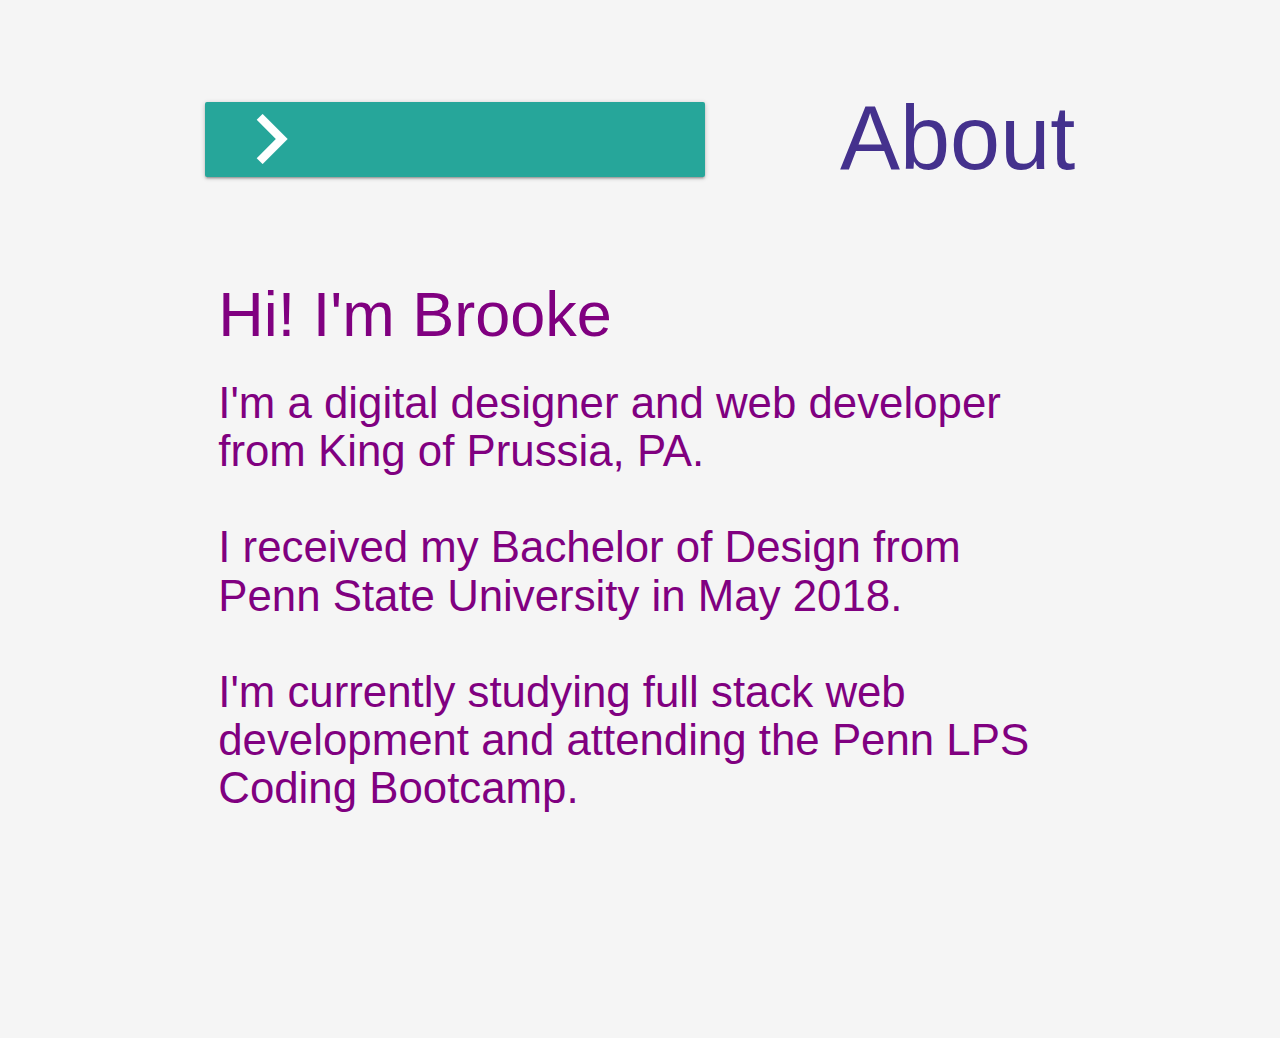
==== about.html @ 675bb41b "facelift" ====
<!DOCTYPE html>
<html lang="en-us">

<head>

    <meta charset="UTF-8">
    <title>Brooke Emily Mitchell</title>

    <!-- Bootstrap CSS -->
    <link rel="stylesheet" href="https://maxcdn.bootstrapcdn.com/bootstrap/4.0.0/css/bootstrap.min.css">
    <!-- Link style sheet -->
    <link rel="stylesheet" type="text/css" href="assets/css/style-about.css">

    <style>
        @import url('https://fonts.googleapis.com/css?family=Shrikhand|Quattrocento+Sans');
    </style>

    <!--Import Google Icon Font-->
    <link href="https://fonts.googleapis.com/icon?family=Material+Icons" rel="stylesheet">
    <!--Import materialize.css-->
    <link type="text/css" rel="stylesheet" href="assets/css/materialize/css/materialize.min.css" media="screen,projection" />

    <!--Let browser know website is optimized for mobile-->
    <meta name="viewport" content="width=device-width, initial-scale=1.0" />
</head>

<body>

    <div class="pageHeader">
        <a class="btn waves-effect waves-purple iconBtn" id="menuIcon">
            <i class="material-icons" id="sidebarBtn">chevron_right</i>
        </a>
        <a class="btn waves-effect waves-purple iconBtnClose" id="menuIcon">
            <i class="material-icons" id="sidebarBtnClose">chevron_left</i>
        </a>
        <h1 class="display-1" id="pageTitle">About</h1>
    </div>
    <!-- SIDEBAR -->

    <div class="container" id="content">

        <div class="row">
            <div class="col s10 offset-s2 bio" id="bio">
                <h1>Hi! I'm Brooke</h1>
                <h3>
                    I'm a digital designer and web developer from King of Prussia, PA. 
                    <br><br> I received my Bachelor of Design from Penn State University in May 2018.
                   <br> <br> I'm currently studying full stack web development and attending the Penn LPS Coding Bootcamp.
                </h3>

              
            </div>
        </div>
    </div>
    </div>


    <div id="mainMenu">
        <ul>
            <li>
                <a class="link" href="index.html">HOME</a>
                <div class="line"></div>
            </li>
            <li>
                <a class="link" href="portfolio.html">PORTFOLIO</a>
                <div class="line"></div>
            </li>
            <li>
                <a class="link" href="about.html">ABOUT</a>
                <div class="line"></div>
            </li>
        </ul>
    </div>

  

    <script src="https://code.jquery.com/jquery-3.3.1.slim.min.js" integrity="sha384-q8i/X+965DzO0rT7abK41JStQIAqVgRVzpbzo5smXKp4YfRvH+8abtTE1Pi6jizo"
        crossorigin="anonymous"></script>
    <script src="https://cdnjs.cloudflare.com/ajax/libs/popper.js/1.14.3/umd/popper.min.js" integrity="sha384-ZMP7rVo3mIykV+2+9J3UJ46jBk0WLaUAdn689aCwoqbBJiSnjAK/l8WvCWPIPm49"
        crossorigin="anonymous"></script>
    <script src="https://stackpath.bootstrapcdn.com/bootstrap/4.1.3/js/bootstrap.min.js" integrity="sha384-ChfqqxuZUCnJSK3+MXmPNIyE6ZbWh2IMqE241rYiqJxyMiZ6OW/JmZQ5stwEULTy"
        crossorigin="anonymous"></script>

    <script src="https://cdnjs.cloudflare.com/ajax/libs/jquery/3.2.1/jquery.min.js"></script>
    <script type="text/javascript" src="assets/css/materialize/js/materialize.min.js"></script>
    <script type="text/javascript" src="assets/javascript/app.js"> </script>


</body>

</html>
---- assets/css/style-about.css ----
body {
  background-color: #0b0c10;
  background-color: #181818;
  background-color: whitesmoke;


}

#content {
  /* background-image: url("../../images/brvvke-5.png"); */
  height: 800px;
  background-repeat: no-repeat;
  background-position-x: 50%;
  margin-top: 5%;
}


#pageTitle {
  text-align: right;
  margin-top: 0px;
  color: #44318d;
  font-family: "Quattrocento+Sans", sans-serif;
  line-height: 0.8;
}


#menuIcon {
  float: left;
 
}

.btn {  
  height: 75px !important;
  width: 500px !important;
}



#sidebarBtn {
font-size: 100px !important;
  margin-top: 18.75px;
  margin-right: 375px;
  color: white;
}

#sidebarBtnClose {
  font-size: 100px !important;
  margin-top: 18.75px;
  margin-right: 375px;
  color: white;
}

#menuIcon:hover{
  cursor: pointer;
}


#mainMenu{
  background-color: #3e2d80;
  height: 100vh;
  width: 300px;
  /* -webkit-clip-path: polygon(0 0,100% 0,0% 100%,0% 100%); */
  position: fixed;
  top:0;
  left: -300px;
  transition: all .5s ease-in-out;
  text-decoration: none;

}
ul{

  list-style: none;
  padding: 0px;
  margin: 0px;
  font-family: arial;
  color:white;
  text-align: center;
  position: absolute;
  top:50%;
  left: 50%;
  transform: translate(-50%,-50%);
}
ul li{
  margin: 20px;
  text-decoration: none !important;

}
ul li:hover{
  cursor: pointer;
  text-decoration: none !important;

}
.line{
  height: 2px;
  width: 150px;
  background-color: white;
  margin-top: 10px;
  position: absolute;
  left: 50%;
  transform: translate(-50%);
  transition: all .3s;
}
ul li:hover .line{

  width: 180px;
}


.link:any-link {
  text-decoration: none !important;
  color: white;
}

.pageHeader {
  margin-left:16%;
  margin-top: 8%;
margin-right: 16%;}

.bio {
color: purple;
}

.timeline {
  background-color: lightblue;
}


#links {
  color: purple;
}

/* .card-columns {
  @include media-breakpoint-only(lg) {
    column-count: 4;
  }
  @include media-breakpoint-only(xl) {
    column-count: 5;
  }
} */
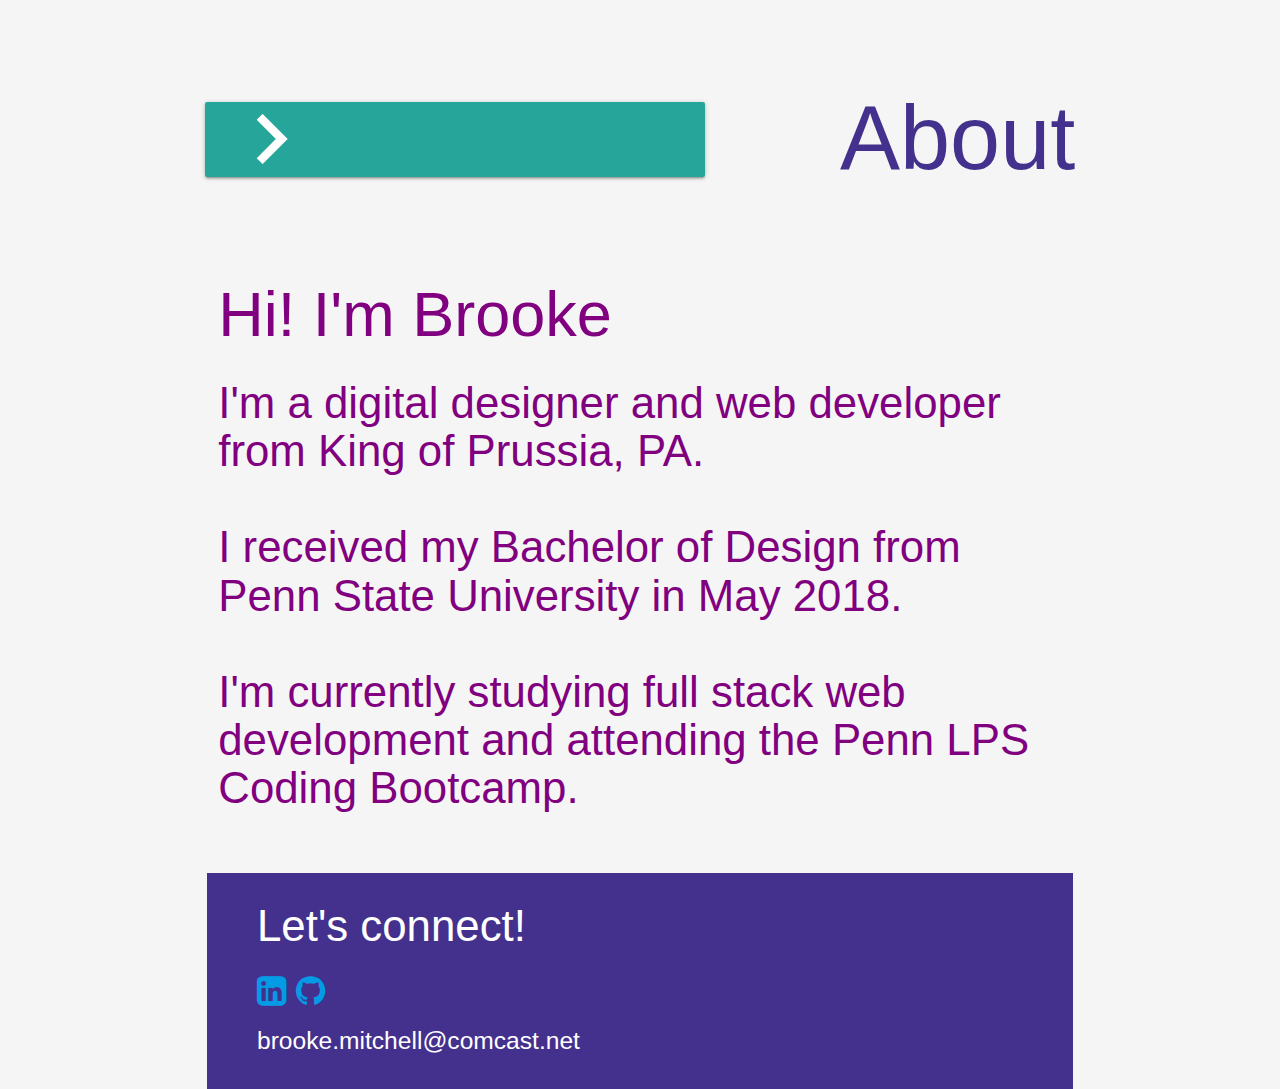
==== commit 132f0fb4: "some content updates" ====
--- a/about.html
+++ b/about.html
@@ -22,6 +22,9 @@
 
     <!--Let browser know website is optimized for mobile-->
     <meta name="viewport" content="width=device-width, initial-scale=1.0" />
+
+    <!-- Important Font Awesome -->
+    <link rel="stylesheet" href="https://cdnjs.cloudflare.com/ajax/libs/font-awesome/4.7.0/css/font-awesome.min.css">
 </head>
 
 <body>
@@ -43,17 +46,34 @@
             <div class="col s10 offset-s2 bio" id="bio">
                 <h1>Hi! I'm Brooke</h1>
                 <h3>
-                    I'm a digital designer and web developer from King of Prussia, PA. 
-                    <br><br> I received my Bachelor of Design from Penn State University in May 2018.
-                   <br> <br> I'm currently studying full stack web development and attending the Penn LPS Coding Bootcamp.
+                    I'm a digital designer and web developer from King of Prussia, PA.
+                    <br>
+                    <br> I received my Bachelor of Design from Penn State University in May 2018.
+                    <br>
+                    <br> I'm currently studying full stack web development and attending the Penn LPS Coding Bootcamp.
                 </h3>
+                <br>
 
-              
             </div>
         </div>
+        <div class="row">
+
+            <div class="col s12" id="connect">
+
+                <h3> Let's connect! </h3>
+                <h4>
+                    <a target="_blank" href="https://www.linkedin.com/in/brooke-mitchell-905236107/">
+                        <i class="fa fa-linkedin-square"></i>
+                    </a>
+
+                    <a target="_blank" href="https://github.com/brookeemily"><i class="fa fa-github"></i></a>
+                <h5> brooke.mitchell@comcast.net </h5>
+            </div>
+
+        </div>
+
     </div>
-    </div>
-
+   
 
     <div id="mainMenu">
         <ul>
@@ -72,7 +92,7 @@
         </ul>
     </div>
 
-  
+
 
     <script src="https://code.jquery.com/jquery-3.3.1.slim.min.js" integrity="sha384-q8i/X+965DzO0rT7abK41JStQIAqVgRVzpbzo5smXKp4YfRvH+8abtTE1Pi6jizo"
         crossorigin="anonymous"></script>
--- a/assets/css/style-about.css
+++ b/assets/css/style-about.css
@@ -129,11 +129,11 @@
   color: purple;
 }
 
-/* .card-columns {
-  @include media-breakpoint-only(lg) {
-    column-count: 4;
-  }
-  @include media-breakpoint-only(xl) {
-    column-count: 5;
-  }
-} */+#connect {
+  margin-top: 0px;
+  background-color: #44318d;
+  width: 100%;
+  padding: 0px 50px;
+  padding-bottom: 25px;
+  color: white;
+}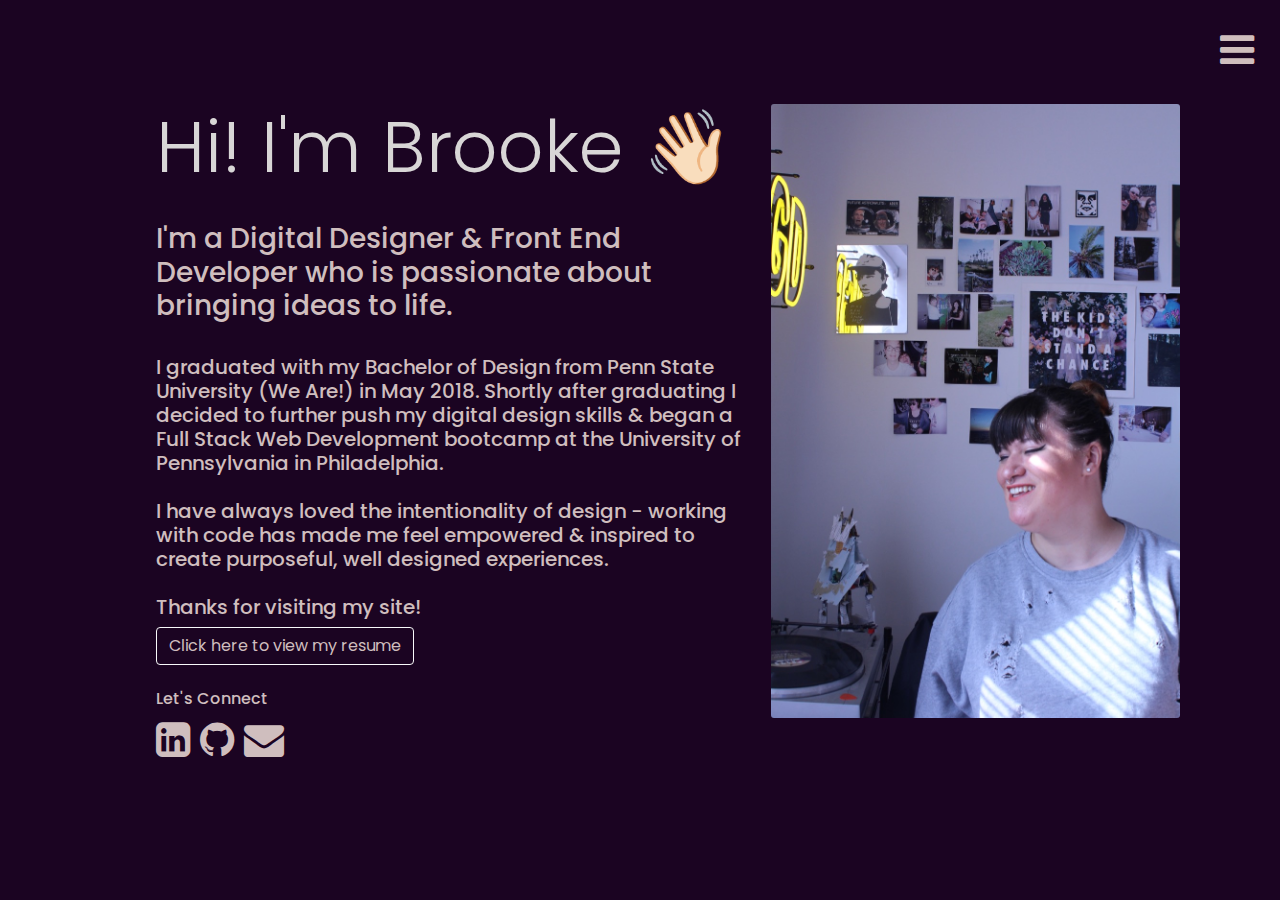
==== commit 398f8be7: "third draft" ====
--- a/about.html
+++ b/about.html
@@ -5,106 +5,77 @@
 
     <meta charset="UTF-8">
     <title>Brooke Emily Mitchell</title>
+   
+      <style>
+            @import url('https://fonts.googleapis.com/css?family=Quattrocento+Sans|Poppins');
+            </style>
 
     <!-- Bootstrap CSS -->
     <link rel="stylesheet" href="https://maxcdn.bootstrapcdn.com/bootstrap/4.0.0/css/bootstrap.min.css">
+    
+    <!--Import Google Icon Font-->
+    <!-- <link href="https://fonts.googleapis.com/icon?family=Material+Icons" rel="stylesheet"> -->
+    <!-- Importa Font Awesome -->
+    <link rel="stylesheet" href="https://cdnjs.cloudflare.com/ajax/libs/font-awesome/4.7.0/css/font-awesome.min.css">
+
     <!-- Link style sheet -->
-    <link rel="stylesheet" type="text/css" href="assets/css/style-about.css">
+    <link rel="stylesheet" type="text/css" href="assets/css/style.css">
 
-    <style>
-        @import url('https://fonts.googleapis.com/css?family=Shrikhand|Quattrocento+Sans');
-    </style>
-
-    <!--Import Google Icon Font-->
-    <link href="https://fonts.googleapis.com/icon?family=Material+Icons" rel="stylesheet">
-    <!--Import materialize.css-->
-    <link type="text/css" rel="stylesheet" href="assets/css/materialize/css/materialize.min.css" media="screen,projection" />
-
-    <!--Let browser know website is optimized for mobile-->
-    <meta name="viewport" content="width=device-width, initial-scale=1.0" />
-
-    <!-- Important Font Awesome -->
-    <link rel="stylesheet" href="https://cdnjs.cloudflare.com/ajax/libs/font-awesome/4.7.0/css/font-awesome.min.css">
 </head>
 
-<body>
 
-    <div class="pageHeader">
-        <a class="btn waves-effect waves-purple iconBtn" id="menuIcon">
-            <i class="material-icons" id="sidebarBtn">chevron_right</i>
-        </a>
-        <a class="btn waves-effect waves-purple iconBtnClose" id="menuIcon">
-            <i class="material-icons" id="sidebarBtnClose">chevron_left</i>
-        </a>
-        <h1 class="display-1" id="pageTitle">About</h1>
+<div class="container-fluid">
+<body id="about">
+            <div class="row">
+        <!-- SIDEBAR -->
+            <h1 class="float-right text-right" id="MenuIcon">
+            <i class="fa fa-bars" id="menuButton"></i>
+            <i class="fa fa-close" id="closeButton"></i>
+        </h1>
+        <div id="MainMenu">
+            <ul>
+                <li><a class="link" href="index.html">HOME</a><div class="line"></div></li>
+                <li><a class="link" href="portfolio.html">PORTFOLIO</a><div class="line"></div></li>
+                <li><a class="link" href="about.html">ABOUT</a><div class="line"></div></li>
+            </ul>
+        </div>
     </div>
-    <!-- SIDEBAR -->
+    
+    <div class="container">
+        <div class="row" id="aboutMeContent">
+            <div class="col" id="textAboutMe">
+                <h1 class="display-3 aboutTitle">  Hi! I'm Brooke 👋🏻 </h1> <br>
+                <h3>  I'm a Digital Designer &amp; Front End Developer who is passionate about bringing ideas to life. 
+                </h3> 
+                <br>
+                <h5>
+                    I graduated with my Bachelor of Design from Penn State University (We Are!) in May 2018. Shortly after graduating I decided to further push my digital design skills &amp; began a Full Stack Web Development bootcamp at the University of Pennsylvania in Philadelphia.
+                 <br><br>
+                    I have always loved the intentionality of design - working with code has made me feel empowered &amp; inspired to create purposeful, well designed experiences. 
 
-    <div class="container" id="content">
-
-        <div class="row">
-            <div class="col s10 offset-s2 bio" id="bio">
-                <h1>Hi! I'm Brooke</h1>
-                <h3>
-                    I'm a digital designer and web developer from King of Prussia, PA.
-                    <br>
-                    <br> I received my Bachelor of Design from Penn State University in May 2018.
-                    <br>
-                    <br> I'm currently studying full stack web development and attending the Penn LPS Coding Bootcamp.
-                </h3>
-                <br>
-
+                <br><br> Thanks for visiting my site!
+                 </h5>
+                
+                 <button class="btn btn-outline-light"><a class="link"  target="_blank" href="https://drive.google.com/file/d/1C0jRCRxOC2uWeoYaviKMCBQSAifCwo8g/view?usp=sharing"> Click here to view my resume </a></button>
+                     <br><br> 
+                     <h6>Let's Connect</h6>
+                     <h1>
+                         <a href="https://linkedin.com/in/brooke-e-mitchell"  target="_blank"  class="link fa fa-linkedin-square"></a>
+                         <a href="https://github.com/brookeemily"  target="_blank"  class="link fa fa-github"></a>
+                         <a href="mailto:brooke.mitchell@comcast.net"  class="link fa fa-envelope"></a>
+                        </h1>
+            </div>
+            <div class="col-5">
+                <img src="images/IMG_0636.jpg" class="card-img" id="bioImg">
+            </div>
             </div>
         </div>
-        <div class="row">
+     </div>
+    
 
-            <div class="col s12" id="connect">
-
-                <h3> Let's connect! </h3>
-                <h4>
-                    <a target="_blank" href="https://www.linkedin.com/in/brooke-mitchell-905236107/">
-                        <i class="fa fa-linkedin-square"></i>
-                    </a>
-
-                    <a target="_blank" href="https://github.com/brookeemily"><i class="fa fa-github"></i></a>
-                <h5> brooke.mitchell@comcast.net </h5>
-            </div>
-
-        </div>
-
-    </div>
-   
-
-    <div id="mainMenu">
-        <ul>
-            <li>
-                <a class="link" href="index.html">HOME</a>
-                <div class="line"></div>
-            </li>
-            <li>
-                <a class="link" href="portfolio.html">PORTFOLIO</a>
-                <div class="line"></div>
-            </li>
-            <li>
-                <a class="link" href="about.html">ABOUT</a>
-                <div class="line"></div>
-            </li>
-        </ul>
-    </div>
-
-
-
-    <script src="https://code.jquery.com/jquery-3.3.1.slim.min.js" integrity="sha384-q8i/X+965DzO0rT7abK41JStQIAqVgRVzpbzo5smXKp4YfRvH+8abtTE1Pi6jizo"
-        crossorigin="anonymous"></script>
-    <script src="https://cdnjs.cloudflare.com/ajax/libs/popper.js/1.14.3/umd/popper.min.js" integrity="sha384-ZMP7rVo3mIykV+2+9J3UJ46jBk0WLaUAdn689aCwoqbBJiSnjAK/l8WvCWPIPm49"
-        crossorigin="anonymous"></script>
-    <script src="https://stackpath.bootstrapcdn.com/bootstrap/4.1.3/js/bootstrap.min.js" integrity="sha384-ChfqqxuZUCnJSK3+MXmPNIyE6ZbWh2IMqE241rYiqJxyMiZ6OW/JmZQ5stwEULTy"
-        crossorigin="anonymous"></script>
-
-    <script src="https://cdnjs.cloudflare.com/ajax/libs/jquery/3.2.1/jquery.min.js"></script>
-    <script type="text/javascript" src="assets/css/materialize/js/materialize.min.js"></script>
-    <script type="text/javascript" src="assets/javascript/app.js"> </script>
-
+    <script src="https://ajax.googleapis.com/ajax/libs/jquery/3.3.1/jquery.min.js"></script>
+    <script src="https://maxcdn.bootstrapcdn.com/bootstrap/3.3.7/js/bootstrap.min.js"></script>
+    <script src="assets/javascript/app.js"></script>
 
 </body>
 
--- a/assets/css/style.css
+++ b/assets/css/style.css
@@ -0,0 +1,207 @@
+body {
+  /* background: white; */
+  font-family: 'Poppins', sans-serif !important;
+  background-color: rgb(27, 4, 34);
+
+}
+
+.border-dark {
+  border-color: rgb(27, 4, 34) !important;
+
+}
+
+#content {
+  background-image: url("../../images/transparent-img-shadow.png");
+  /* background-blend-mode: screen; */
+  background-color: rgb(27, 4, 34);
+  /* height:100vh; */
+  max-height: 1500px;
+  width: 100vw;
+  background-repeat: no-repeat;
+  background-size: 40%;
+  background-position: right;
+  margin: 0px;
+}
+
+/* #content::after {
+  background-color: black;
+
+} */
+
+#title {
+  /* text-align: center; */
+  margin-bottom: 0px;
+  color: rgb(216, 214, 214);
+  font-family: "Quattrocento+Sans", sans-serif;
+  font-family: 'Poppins', sans-serif !important;
+  line-height: 0.8;
+  /* padding-top: 3%; */
+  margin-top: 5%;
+}
+
+.link {
+  text-decoration: none !important;
+  color: rgb(207, 190, 190);
+}
+
+.link:hover {
+  color: white;
+}
+
+
+.textbox {
+  /* margin-left: 10%;
+  margin-top: 10%; */
+  text-align: center;
+  /* max-width: 750px; */
+  background-color: rgba(12, 1, 17, 0.3);
+  height:100vh;
+  width: 100vw;
+}
+.textboxcontent:hover {
+  background-color: rgba(34, 33, 33, 0.4);
+}
+
+.textboxcontent {
+  background-color: rgba(12, 1, 17, 0.3);
+  max-width: 600px;
+/* margin-left: 20%; */
+margin: auto;
+margin-top: 20%;
+margin-left: 20%;
+color: rgb(207, 190, 190);
+
+}
+
+
+.jumbotron {
+  padding: 0px !important;
+
+}
+
+.fa:hover {
+  color: white;
+}
+
+.fa-bars, .fa-close {
+    color: rgb(207, 190, 190);
+  }
+
+
+/* MENU */
+#MenuIcon{
+  float: right;
+  width: 100vw;
+  margin-right: 2%;
+  margin-top: 2%;
+}
+
+#MainMenu{
+  height: 100vh;
+  width: 300px;
+  /* background-color: rgb(27, 4, 34);
+  background-color: rgb(39, 24, 44);
+  background-color: rgb(16, 3, 24); */
+background-color: rgb(11, 3, 21);
+  -webkit-clip-path:polygon(0 0,100% 0,0% 100%,0% 100%);
+  position: fixed;
+  top:0;
+  left: -300px;
+  transition: all .5s ease-in-out;
+}
+
+.MainMenuIndexNeedstoBeDarker {
+  background-color: rgb(7, 3, 21) !important;
+
+}
+ul{
+  list-style: none;
+  padding: 0px;
+  margin: 0px;
+  font-family: arial;
+  color: rgb(207, 190, 190);
+  text-align: center;
+  position: absolute;
+  top:50%;
+  left: 50%;
+  transform: translate(-50%,-50%);
+}
+
+ul li{
+  margin: 20px;
+
+}
+ul li:hover{
+  cursor: pointer;
+}
+.line{
+  height: 2px;
+  width: 150px;
+  background-color: rgb(207, 190, 190);
+  margin-top: 10px;
+  position: absolute;
+  left: 50%;
+  transform: translate(-50%);
+  transition: all .3s;
+}
+ul li:hover .line{
+  width: 180px;
+}
+#logo{
+  position: absolute;
+  top:100;
+  left: 50%;
+  transform: translate(-50%);
+}
+#close{
+  position: absolute;
+  bottom: 150;
+  left: 50%;
+  transform: translate(-50%);
+}
+#close:hover{
+  cursor: pointer;
+}
+
+#aboutMeContent {
+  margin: auto;
+  color: white;
+  margin-top: 2%;
+  margin-left: 5%;
+  margin-bottom: 5%;
+}
+
+#bioImg {
+max-width: 525px;
+max-height: 700px;
+}
+
+#textAboutMe {
+  margin-right: 0px;
+  color: rgb(207, 190, 190);
+}
+
+.aboutTitle {
+  color: rgb(216, 214, 214);
+
+}
+
+.btn-outline-light:hover {
+  background-color: rgba(30, 22, 52, 0.867) !important;
+  cursor: pointer;
+
+}
+
+.btn-outline-light:active {
+  background-color: rgba(34, 33, 33, 0.7) !important;
+  cursor: pointer;
+
+}
+
+
+
+@media (min-width: 576px){
+.card-columns {
+  column-count: 2 !important;
+}
+}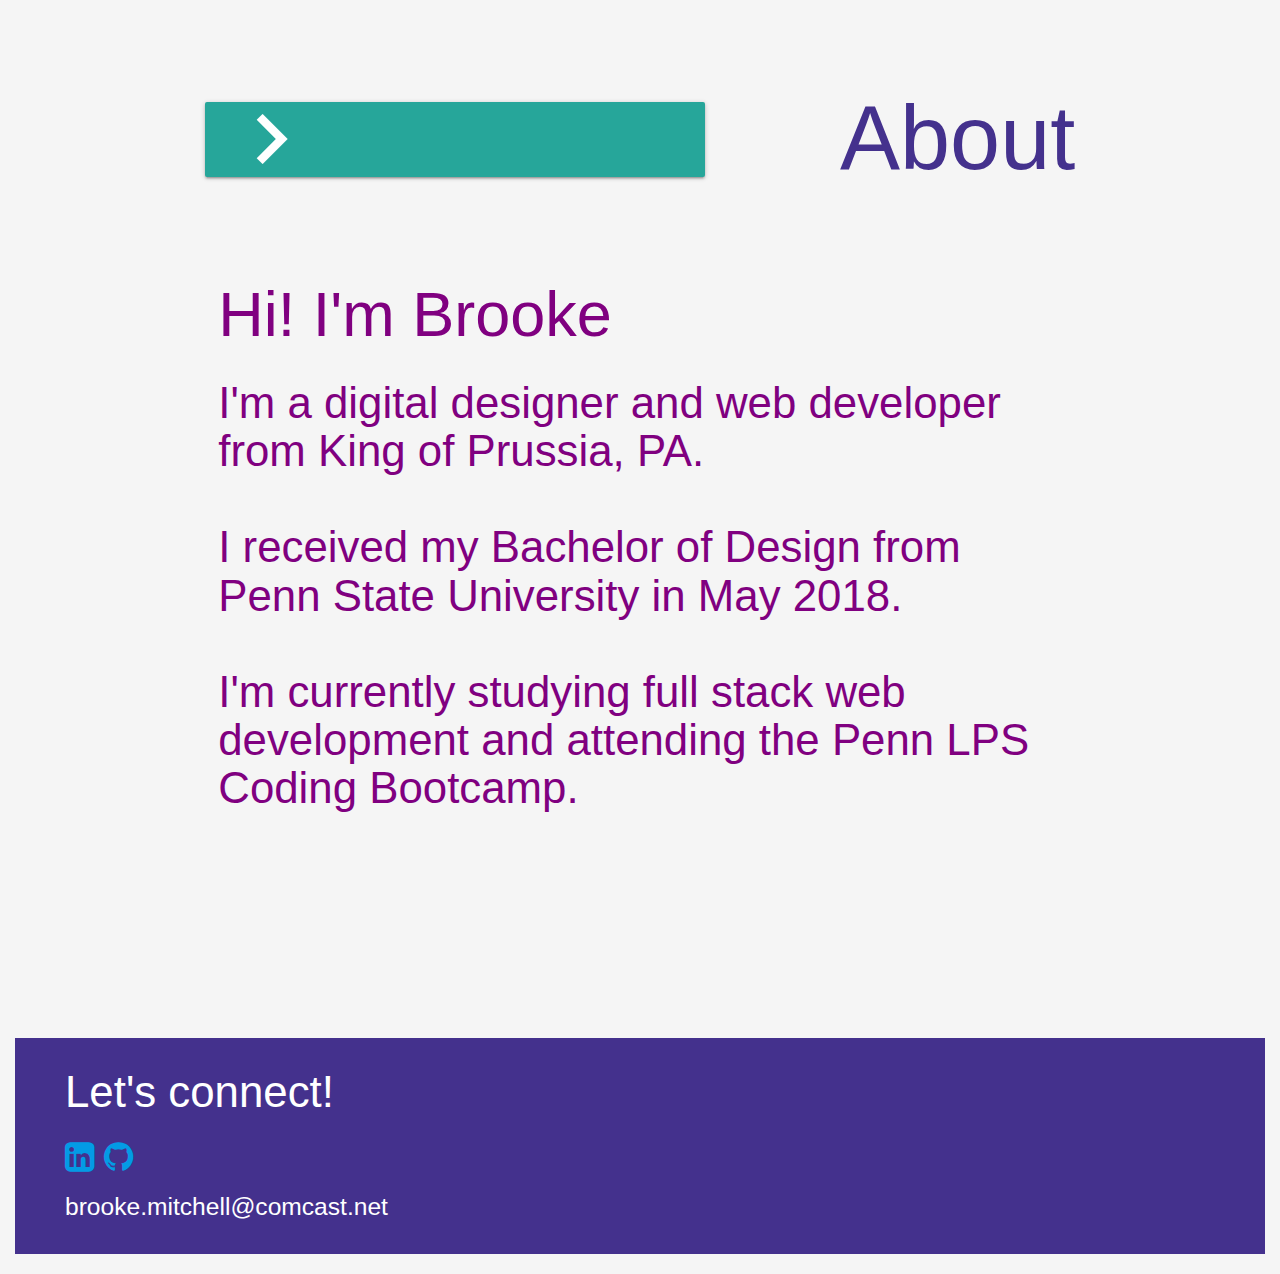
==== commit 63bec4ee: "add photo" ====
--- a/about.html
+++ b/about.html
@@ -5,77 +5,108 @@
 
     <meta charset="UTF-8">
     <title>Brooke Emily Mitchell</title>
-   
-      <style>
-            @import url('https://fonts.googleapis.com/css?family=Quattrocento+Sans|Poppins');
-            </style>
 
     <!-- Bootstrap CSS -->
     <link rel="stylesheet" href="https://maxcdn.bootstrapcdn.com/bootstrap/4.0.0/css/bootstrap.min.css">
-    
+    <!-- Link style sheet -->
+    <link rel="stylesheet" type="text/css" href="assets/css/style-about.css">
+
+    <style>
+        @import url('https://fonts.googleapis.com/css?family=Shrikhand|Quattrocento+Sans');
+    </style>
+
     <!--Import Google Icon Font-->
-    <!-- <link href="https://fonts.googleapis.com/icon?family=Material+Icons" rel="stylesheet"> -->
-    <!-- Importa Font Awesome -->
+    <link href="https://fonts.googleapis.com/icon?family=Material+Icons" rel="stylesheet">
+    <!--Import materialize.css-->
+    <link type="text/css" rel="stylesheet" href="assets/css/materialize/css/materialize.min.css" media="screen,projection" />
+
+    <!--Let browser know website is optimized for mobile-->
+    <meta name="viewport" content="width=device-width, initial-scale=1.0" />
+
+    <!-- Important Font Awesome -->
     <link rel="stylesheet" href="https://cdnjs.cloudflare.com/ajax/libs/font-awesome/4.7.0/css/font-awesome.min.css">
-
-    <!-- Link style sheet -->
-    <link rel="stylesheet" type="text/css" href="assets/css/style.css">
-
 </head>
 
+<body>
 
-<div class="container-fluid">
-<body id="about">
-            <div class="row">
-        <!-- SIDEBAR -->
-            <h1 class="float-right text-right" id="MenuIcon">
-            <i class="fa fa-bars" id="menuButton"></i>
-            <i class="fa fa-close" id="closeButton"></i>
-        </h1>
-        <div id="MainMenu">
-            <ul>
-                <li><a class="link" href="index.html">HOME</a><div class="line"></div></li>
-                <li><a class="link" href="portfolio.html">PORTFOLIO</a><div class="line"></div></li>
-                <li><a class="link" href="about.html">ABOUT</a><div class="line"></div></li>
-            </ul>
-        </div>
+    <div class="pageHeader">
+        <a class="btn waves-effect waves-purple iconBtn" id="menuIcon">
+            <i class="material-icons" id="sidebarBtn">chevron_right</i>
+        </a>
+        <a class="btn waves-effect waves-purple iconBtnClose" id="menuIcon">
+            <i class="material-icons" id="sidebarBtnClose">chevron_left</i>
+        </a>
+        <h1 class="display-1" id="pageTitle">About</h1>
     </div>
-    
-    <div class="container">
-        <div class="row" id="aboutMeContent">
-            <div class="col" id="textAboutMe">
-                <h1 class="display-3 aboutTitle">  Hi! I'm Brooke 👋🏻 </h1> <br>
-                <h3>  I'm a Digital Designer &amp; Front End Developer who is passionate about bringing ideas to life. 
-                </h3> 
+    <!-- SIDEBAR -->
+
+    <div class="container" id="content">
+
+        <div class="row">
+            <div class="col s10 offset-s2 bio" id="bio">
+                <h1>Hi! I'm Brooke</h1>
+                <h3>
+                    I'm a digital designer and web developer from King of Prussia, PA.
+                    <br>
+                    <br> I received my Bachelor of Design from Penn State University in May 2018.
+                    <br>
+                    <br> I'm currently studying full stack web development and attending the Penn LPS Coding Bootcamp.
+                </h3>
                 <br>
-                <h5>
-                    I graduated with my Bachelor of Design from Penn State University (We Are!) in May 2018. Shortly after graduating I decided to further push my digital design skills &amp; began a Full Stack Web Development bootcamp at the University of Pennsylvania in Philadelphia.
-                 <br><br>
-                    I have always loved the intentionality of design - working with code has made me feel empowered &amp; inspired to create purposeful, well designed experiences. 
 
-                <br><br> Thanks for visiting my site!
-                 </h5>
-                
-                 <button class="btn btn-outline-light"><a class="link"  target="_blank" href="https://drive.google.com/file/d/1C0jRCRxOC2uWeoYaviKMCBQSAifCwo8g/view?usp=sharing"> Click here to view my resume </a></button>
-                     <br><br> 
-                     <h6>Let's Connect</h6>
-                     <h1>
-                         <a href="https://linkedin.com/in/brooke-e-mitchell"  target="_blank"  class="link fa fa-linkedin-square"></a>
-                         <a href="https://github.com/brookeemily"  target="_blank"  class="link fa fa-github"></a>
-                         <a href="mailto:brooke.mitchell@comcast.net"  class="link fa fa-envelope"></a>
-                        </h1>
-            </div>
-            <div class="col-5">
-                <img src="images/IMG_0636.jpg" class="card-img" id="bioImg">
-            </div>
             </div>
         </div>
-     </div>
-    
+        </div>
+        <div class="container-fluid">
+        <div class="row">
 
-    <script src="https://ajax.googleapis.com/ajax/libs/jquery/3.3.1/jquery.min.js"></script>
-    <script src="https://maxcdn.bootstrapcdn.com/bootstrap/3.3.7/js/bootstrap.min.js"></script>
-    <script src="assets/javascript/app.js"></script>
+            <div class="col s12" id="connect">
+
+                <h3> Let's connect! </h3>
+                <h4>
+                    <a target="_blank" href="https://www.linkedin.com/in/brooke-mitchell-905236107/">
+                        <i class="fa fa-linkedin-square"></i>
+                    </a>
+
+                    <a target="_blank" href="https://github.com/brookeemily"><i class="fa fa-github"></i></a>
+                <h5> brooke.mitchell@comcast.net </h5>
+            </div>
+
+        </div>
+
+    </div>
+   
+
+    <div id="mainMenu">
+        <ul>
+            <li>
+                <a class="link" href="index.html">HOME</a>
+                <div class="line"></div>
+            </li>
+            <li>
+                <a class="link" href="portfolio.html">PORTFOLIO</a>
+                <div class="line"></div>
+            </li>
+            <li>
+                <a class="link" href="about.html">ABOUT</a>
+                <div class="line"></div>
+            </li>
+        </ul>
+    </div>
+
+
+
+    <script src="https://code.jquery.com/jquery-3.3.1.slim.min.js" integrity="sha384-q8i/X+965DzO0rT7abK41JStQIAqVgRVzpbzo5smXKp4YfRvH+8abtTE1Pi6jizo"
+        crossorigin="anonymous"></script>
+    <script src="https://cdnjs.cloudflare.com/ajax/libs/popper.js/1.14.3/umd/popper.min.js" integrity="sha384-ZMP7rVo3mIykV+2+9J3UJ46jBk0WLaUAdn689aCwoqbBJiSnjAK/l8WvCWPIPm49"
+        crossorigin="anonymous"></script>
+    <script src="https://stackpath.bootstrapcdn.com/bootstrap/4.1.3/js/bootstrap.min.js" integrity="sha384-ChfqqxuZUCnJSK3+MXmPNIyE6ZbWh2IMqE241rYiqJxyMiZ6OW/JmZQ5stwEULTy"
+        crossorigin="anonymous"></script>
+
+    <script src="https://cdnjs.cloudflare.com/ajax/libs/jquery/3.2.1/jquery.min.js"></script>
+    <script type="text/javascript" src="assets/css/materialize/js/materialize.min.js"></script>
+    <script type="text/javascript" src="assets/javascript/app.js"> </script>
+
 
 </body>
 
--- a/assets/css/style-about.css
+++ b/assets/css/style-about.css
@@ -0,0 +1,139 @@
+body {
+  background-color: #0b0c10;
+  background-color: #181818;
+  background-color: whitesmoke;
+
+
+}
+
+#content {
+  /* background-image: url("../../images/brvvke-5.png"); */
+  height: 800px;
+  background-repeat: no-repeat;
+  background-position-x: 50%;
+  margin-top: 5%;
+}
+
+
+#pageTitle {
+  text-align: right;
+  margin-top: 0px;
+  color: #44318d;
+  font-family: "Quattrocento+Sans", sans-serif;
+  line-height: 0.8;
+}
+
+
+#menuIcon {
+  float: left;
+ 
+}
+
+.btn {  
+  height: 75px !important;
+  width: 500px !important;
+}
+
+
+
+#sidebarBtn {
+font-size: 100px !important;
+  margin-top: 18.75px;
+  margin-right: 375px;
+  color: white;
+}
+
+#sidebarBtnClose {
+  font-size: 100px !important;
+  margin-top: 18.75px;
+  margin-right: 375px;
+  color: white;
+}
+
+#menuIcon:hover{
+  cursor: pointer;
+}
+
+
+#mainMenu{
+  background-color: #3e2d80;
+  height: 100vh;
+  width: 300px;
+  /* -webkit-clip-path: polygon(0 0,100% 0,0% 100%,0% 100%); */
+  position: fixed;
+  top:0;
+  left: -300px;
+  transition: all .5s ease-in-out;
+  text-decoration: none;
+
+}
+ul{
+
+  list-style: none;
+  padding: 0px;
+  margin: 0px;
+  font-family: arial;
+  color:white;
+  text-align: center;
+  position: absolute;
+  top:50%;
+  left: 50%;
+  transform: translate(-50%,-50%);
+}
+ul li{
+  margin: 20px;
+  text-decoration: none !important;
+
+}
+ul li:hover{
+  cursor: pointer;
+  text-decoration: none !important;
+
+}
+.line{
+  height: 2px;
+  width: 150px;
+  background-color: white;
+  margin-top: 10px;
+  position: absolute;
+  left: 50%;
+  transform: translate(-50%);
+  transition: all .3s;
+}
+ul li:hover .line{
+
+  width: 180px;
+}
+
+
+.link:any-link {
+  text-decoration: none !important;
+  color: white;
+}
+
+.pageHeader {
+  margin-left:16%;
+  margin-top: 8%;
+margin-right: 16%;}
+
+.bio {
+color: purple;
+}
+
+.timeline {
+  background-color: lightblue;
+}
+
+
+#links {
+  color: purple;
+}
+
+#connect {
+  margin-top: 0px;
+  background-color: #44318d;
+  width: 100%;
+  padding: 0px 50px;
+  padding-bottom: 25px;
+  color: white;
+}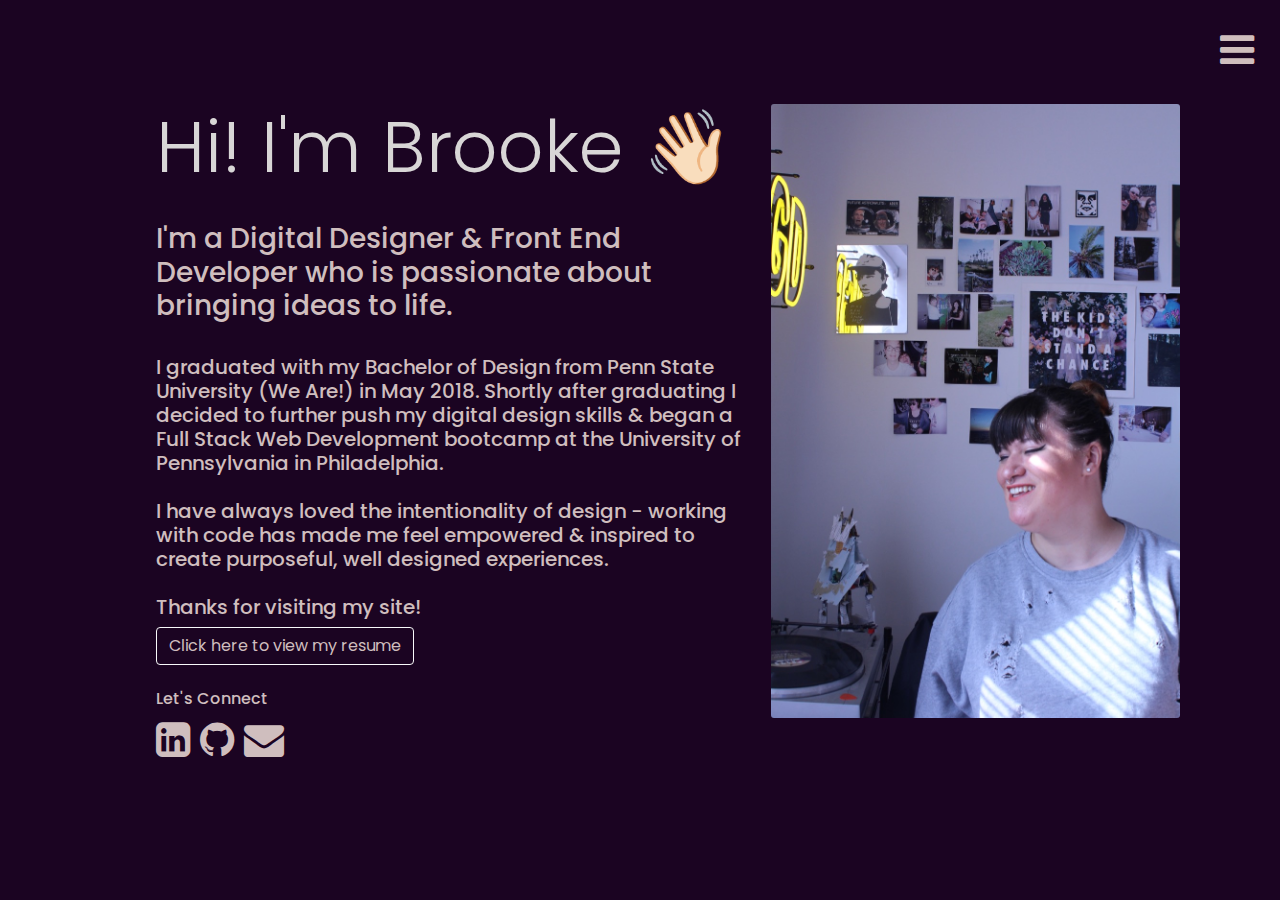
==== commit a1e6c53d: "update files" ====
--- a/about.html
+++ b/about.html
@@ -5,108 +5,77 @@
 
     <meta charset="UTF-8">
     <title>Brooke Emily Mitchell</title>
+   
+      <style>
+            @import url('https://fonts.googleapis.com/css?family=Quattrocento+Sans|Poppins');
+            </style>
 
     <!-- Bootstrap CSS -->
     <link rel="stylesheet" href="https://maxcdn.bootstrapcdn.com/bootstrap/4.0.0/css/bootstrap.min.css">
+    
+    <!--Import Google Icon Font-->
+    <!-- <link href="https://fonts.googleapis.com/icon?family=Material+Icons" rel="stylesheet"> -->
+    <!-- Importa Font Awesome -->
+    <link rel="stylesheet" href="https://cdnjs.cloudflare.com/ajax/libs/font-awesome/4.7.0/css/font-awesome.min.css">
+
     <!-- Link style sheet -->
-    <link rel="stylesheet" type="text/css" href="assets/css/style-about.css">
+    <link rel="stylesheet" type="text/css" href="assets/css/style.css">
 
-    <style>
-        @import url('https://fonts.googleapis.com/css?family=Shrikhand|Quattrocento+Sans');
-    </style>
-
-    <!--Import Google Icon Font-->
-    <link href="https://fonts.googleapis.com/icon?family=Material+Icons" rel="stylesheet">
-    <!--Import materialize.css-->
-    <link type="text/css" rel="stylesheet" href="assets/css/materialize/css/materialize.min.css" media="screen,projection" />
-
-    <!--Let browser know website is optimized for mobile-->
-    <meta name="viewport" content="width=device-width, initial-scale=1.0" />
-
-    <!-- Important Font Awesome -->
-    <link rel="stylesheet" href="https://cdnjs.cloudflare.com/ajax/libs/font-awesome/4.7.0/css/font-awesome.min.css">
 </head>
 
-<body>
 
-    <div class="pageHeader">
-        <a class="btn waves-effect waves-purple iconBtn" id="menuIcon">
-            <i class="material-icons" id="sidebarBtn">chevron_right</i>
-        </a>
-        <a class="btn waves-effect waves-purple iconBtnClose" id="menuIcon">
-            <i class="material-icons" id="sidebarBtnClose">chevron_left</i>
-        </a>
-        <h1 class="display-1" id="pageTitle">About</h1>
+<div class="container-fluid">
+<body id="about">
+            <div class="row">
+        <!-- SIDEBAR -->
+            <h1 class="float-right text-right" id="MenuIcon">
+            <i class="fa fa-bars" id="menuButton"></i>
+            <i class="fa fa-close" id="closeButton"></i>
+        </h1>
+        <div id="MainMenu">
+            <ul>
+                <li><a class="link" href="index.html">HOME</a><div class="line"></div></li>
+                <li><a class="link" href="portfolio.html">PORTFOLIO</a><div class="line"></div></li>
+                <li><a class="link" href="about.html">ABOUT</a><div class="line"></div></li>
+            </ul>
+        </div>
     </div>
-    <!-- SIDEBAR -->
+    
+    <div class="container">
+        <div class="row" id="aboutMeContent">
+            <div class="col" id="textAboutMe">
+                <h1 class="display-3 aboutTitle">  Hi! I'm Brooke 👋🏻 </h1> <br>
+                <h3>  I'm a Digital Designer &amp; Front End Developer who is passionate about bringing ideas to life. 
+                </h3> 
+                <br>
+                <h5>
+                    I graduated with my Bachelor of Design from Penn State University (We Are!) in May 2018. Shortly after graduating I decided to further push my digital design skills &amp; began a Full Stack Web Development bootcamp at the University of Pennsylvania in Philadelphia.
+                 <br><br>
+                    I have always loved the intentionality of design - working with code has made me feel empowered &amp; inspired to create purposeful, well designed experiences. 
 
-    <div class="container" id="content">
-
-        <div class="row">
-            <div class="col s10 offset-s2 bio" id="bio">
-                <h1>Hi! I'm Brooke</h1>
-                <h3>
-                    I'm a digital designer and web developer from King of Prussia, PA.
-                    <br>
-                    <br> I received my Bachelor of Design from Penn State University in May 2018.
-                    <br>
-                    <br> I'm currently studying full stack web development and attending the Penn LPS Coding Bootcamp.
-                </h3>
-                <br>
-
+                <br><br> Thanks for visiting my site!
+                 </h5>
+                
+                 <button class="btn btn-outline-light"><a class="link"  target="_blank" href="https://drive.google.com/file/d/1C0jRCRxOC2uWeoYaviKMCBQSAifCwo8g/view?usp=sharing"> Click here to view my resume </a></button>
+                     <br><br> 
+                     <h6>Let's Connect</h6>
+                     <h1>
+                         <a href="https://linkedin.com/in/brooke-e-mitchell"  target="_blank"  class="link fa fa-linkedin-square"></a>
+                         <a href="https://github.com/brookeemily"  target="_blank"  class="link fa fa-github"></a>
+                         <a href="mailto:brooke.mitchell@comcast.net"  class="link fa fa-envelope"></a>
+                        </h1>
+            </div>
+            <div class="col-5">
+                <img src="images/IMG_0636.jpg" class="card-img" id="bioImg">
+            </div>
             </div>
         </div>
-        </div>
-        <div class="container-fluid">
-        <div class="row">
+     </div>
+    
 
-            <div class="col s12" id="connect">
-
-                <h3> Let's connect! </h3>
-                <h4>
-                    <a target="_blank" href="https://www.linkedin.com/in/brooke-mitchell-905236107/">
-                        <i class="fa fa-linkedin-square"></i>
-                    </a>
-
-                    <a target="_blank" href="https://github.com/brookeemily"><i class="fa fa-github"></i></a>
-                <h5> brooke.mitchell@comcast.net </h5>
-            </div>
-
-        </div>
-
-    </div>
-   
-
-    <div id="mainMenu">
-        <ul>
-            <li>
-                <a class="link" href="index.html">HOME</a>
-                <div class="line"></div>
-            </li>
-            <li>
-                <a class="link" href="portfolio.html">PORTFOLIO</a>
-                <div class="line"></div>
-            </li>
-            <li>
-                <a class="link" href="about.html">ABOUT</a>
-                <div class="line"></div>
-            </li>
-        </ul>
-    </div>
-
-
-
-    <script src="https://code.jquery.com/jquery-3.3.1.slim.min.js" integrity="sha384-q8i/X+965DzO0rT7abK41JStQIAqVgRVzpbzo5smXKp4YfRvH+8abtTE1Pi6jizo"
-        crossorigin="anonymous"></script>
-    <script src="https://cdnjs.cloudflare.com/ajax/libs/popper.js/1.14.3/umd/popper.min.js" integrity="sha384-ZMP7rVo3mIykV+2+9J3UJ46jBk0WLaUAdn689aCwoqbBJiSnjAK/l8WvCWPIPm49"
-        crossorigin="anonymous"></script>
-    <script src="https://stackpath.bootstrapcdn.com/bootstrap/4.1.3/js/bootstrap.min.js" integrity="sha384-ChfqqxuZUCnJSK3+MXmPNIyE6ZbWh2IMqE241rYiqJxyMiZ6OW/JmZQ5stwEULTy"
-        crossorigin="anonymous"></script>
-
-    <script src="https://cdnjs.cloudflare.com/ajax/libs/jquery/3.2.1/jquery.min.js"></script>
-    <script type="text/javascript" src="assets/css/materialize/js/materialize.min.js"></script>
-    <script type="text/javascript" src="assets/javascript/app.js"> </script>
-
+    <script src="https://ajax.googleapis.com/ajax/libs/jquery/3.3.1/jquery.min.js"></script>
+    <script src="https://maxcdn.bootstrapcdn.com/bootstrap/3.3.7/js/bootstrap.min.js"></script>
+    <script src="assets/javascript/app.js"></script>
 
 </body>
 
--- a/assets/css/style.css
+++ b/assets/css/style.css
@@ -0,0 +1,207 @@
+body {
+  /* background: white; */
+  font-family: 'Poppins', sans-serif !important;
+  background-color: rgb(27, 4, 34);
+
+}
+
+.border-dark {
+  border-color: rgb(27, 4, 34) !important;
+
+}
+
+#content {
+  background-image: url("../../images/transparent-img-shadow.png");
+  /* background-blend-mode: screen; */
+  background-color: rgb(27, 4, 34);
+  /* height:100vh; */
+  max-height: 1500px;
+  width: 100vw;
+  background-repeat: no-repeat;
+  background-size: 40%;
+  background-position: right;
+  margin: 0px;
+}
+
+/* #content::after {
+  background-color: black;
+
+} */
+
+#title {
+  /* text-align: center; */
+  margin-bottom: 0px;
+  color: rgb(216, 214, 214);
+  font-family: "Quattrocento+Sans", sans-serif;
+  font-family: 'Poppins', sans-serif !important;
+  line-height: 0.8;
+  /* padding-top: 3%; */
+  margin-top: 5%;
+}
+
+.link {
+  text-decoration: none !important;
+  color: rgb(207, 190, 190);
+}
+
+.link:hover {
+  color: white;
+}
+
+
+.textbox {
+  /* margin-left: 10%;
+  margin-top: 10%; */
+  text-align: center;
+  /* max-width: 750px; */
+  background-color: rgba(12, 1, 17, 0.3);
+  height:100vh;
+  width: 100vw;
+}
+.textboxcontent:hover {
+  background-color: rgba(34, 33, 33, 0.4);
+}
+
+.textboxcontent {
+  background-color: rgba(12, 1, 17, 0.3);
+  max-width: 600px;
+/* margin-left: 20%; */
+margin: auto;
+margin-top: 20%;
+margin-left: 20%;
+color: rgb(207, 190, 190);
+
+}
+
+
+.jumbotron {
+  padding: 0px !important;
+
+}
+
+.fa:hover {
+  color: white;
+}
+
+.fa-bars, .fa-close {
+    color: rgb(207, 190, 190);
+  }
+
+
+/* MENU */
+#MenuIcon{
+  float: right;
+  width: 100vw;
+  margin-right: 2%;
+  margin-top: 2%;
+}
+
+#MainMenu{
+  height: 100vh;
+  width: 300px;
+  /* background-color: rgb(27, 4, 34);
+  background-color: rgb(39, 24, 44);
+  background-color: rgb(16, 3, 24); */
+background-color: rgb(11, 3, 21);
+  -webkit-clip-path:polygon(0 0,100% 0,0% 100%,0% 100%);
+  position: fixed;
+  top:0;
+  left: -300px;
+  transition: all .5s ease-in-out;
+}
+
+.MainMenuIndexNeedstoBeDarker {
+  background-color: rgb(7, 3, 21) !important;
+
+}
+ul{
+  list-style: none;
+  padding: 0px;
+  margin: 0px;
+  font-family: arial;
+  color: rgb(207, 190, 190);
+  text-align: center;
+  position: absolute;
+  top:50%;
+  left: 50%;
+  transform: translate(-50%,-50%);
+}
+
+ul li{
+  margin: 20px;
+
+}
+ul li:hover{
+  cursor: pointer;
+}
+.line{
+  height: 2px;
+  width: 150px;
+  background-color: rgb(207, 190, 190);
+  margin-top: 10px;
+  position: absolute;
+  left: 50%;
+  transform: translate(-50%);
+  transition: all .3s;
+}
+ul li:hover .line{
+  width: 180px;
+}
+#logo{
+  position: absolute;
+  top:100;
+  left: 50%;
+  transform: translate(-50%);
+}
+#close{
+  position: absolute;
+  bottom: 150;
+  left: 50%;
+  transform: translate(-50%);
+}
+#close:hover{
+  cursor: pointer;
+}
+
+#aboutMeContent {
+  margin: auto;
+  color: white;
+  margin-top: 2%;
+  margin-left: 5%;
+  margin-bottom: 5%;
+}
+
+#bioImg {
+max-width: 525px;
+max-height: 700px;
+}
+
+#textAboutMe {
+  margin-right: 0px;
+  color: rgb(207, 190, 190);
+}
+
+.aboutTitle {
+  color: rgb(216, 214, 214);
+
+}
+
+.btn-outline-light:hover {
+  background-color: rgba(30, 22, 52, 0.867) !important;
+  cursor: pointer;
+
+}
+
+.btn-outline-light:active {
+  background-color: rgba(34, 33, 33, 0.7) !important;
+  cursor: pointer;
+
+}
+
+
+
+@media (min-width: 576px){
+.card-columns {
+  column-count: 2 !important;
+}
+}